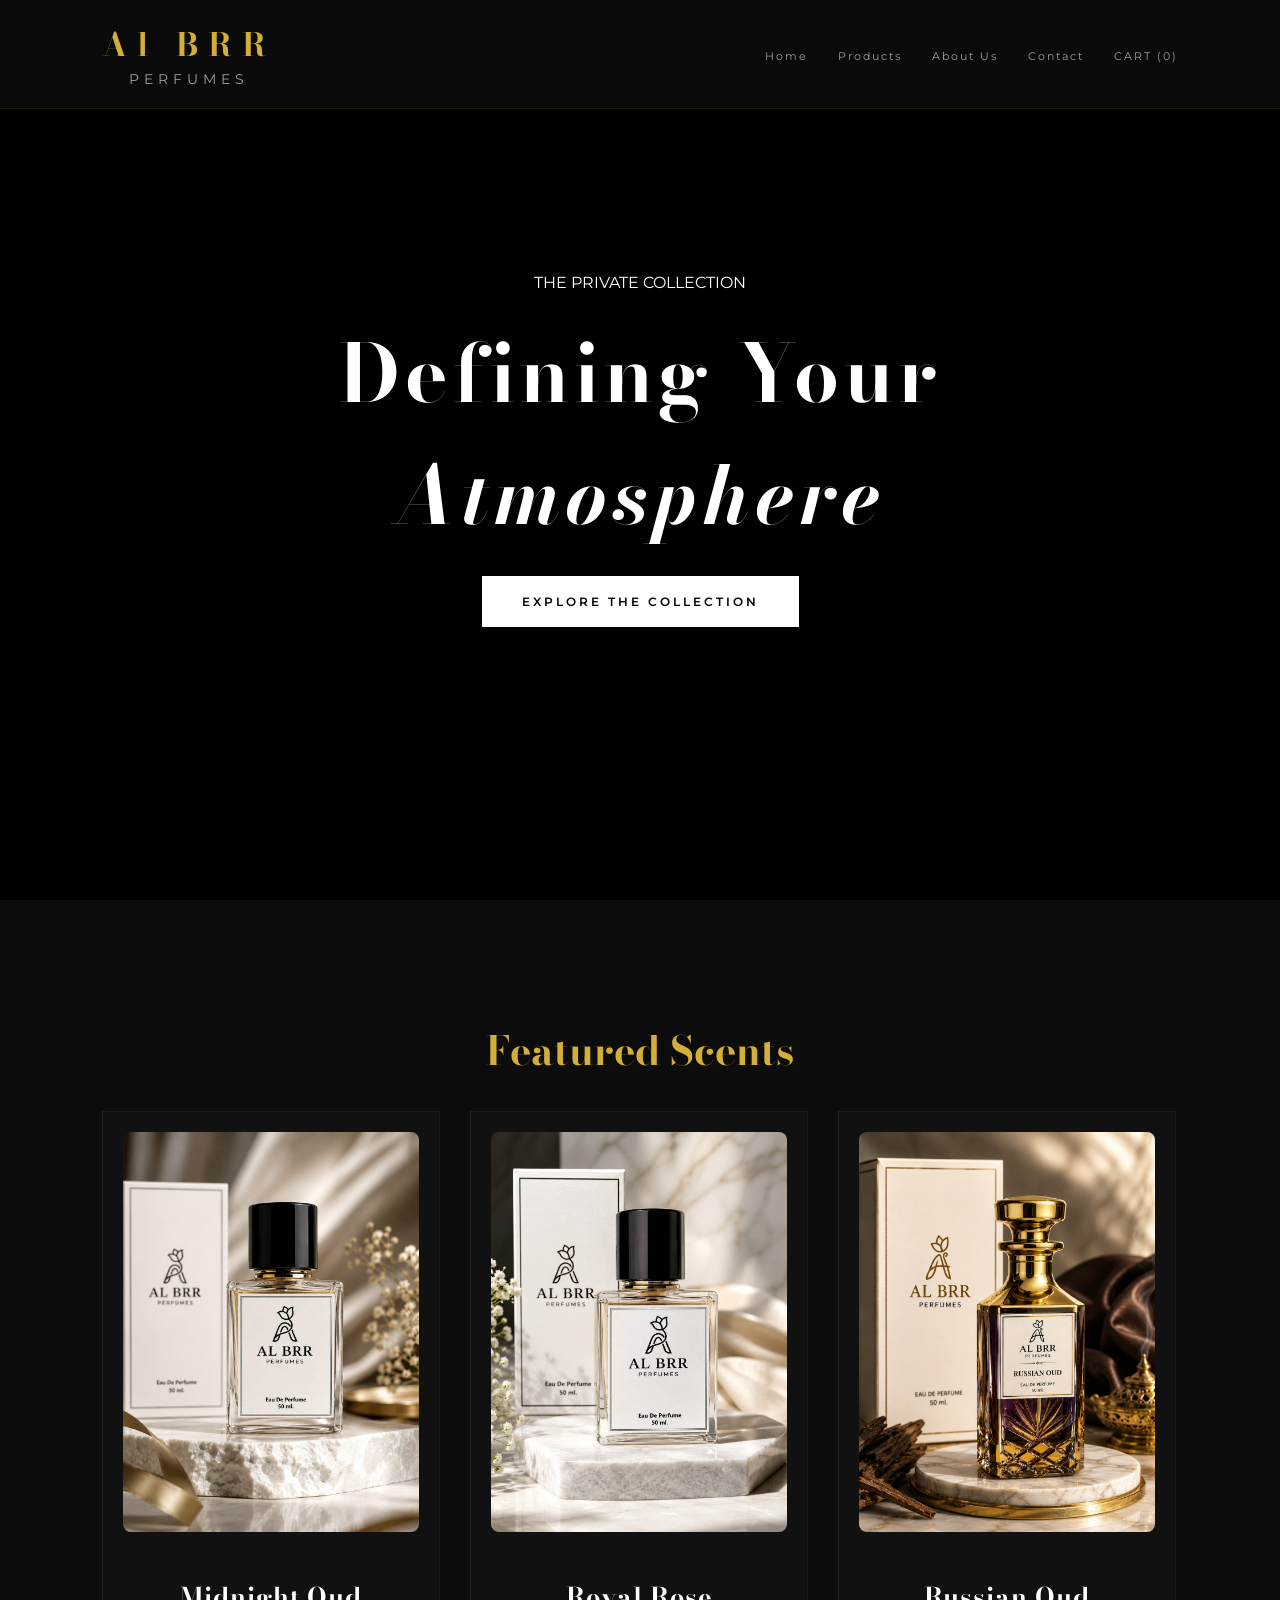
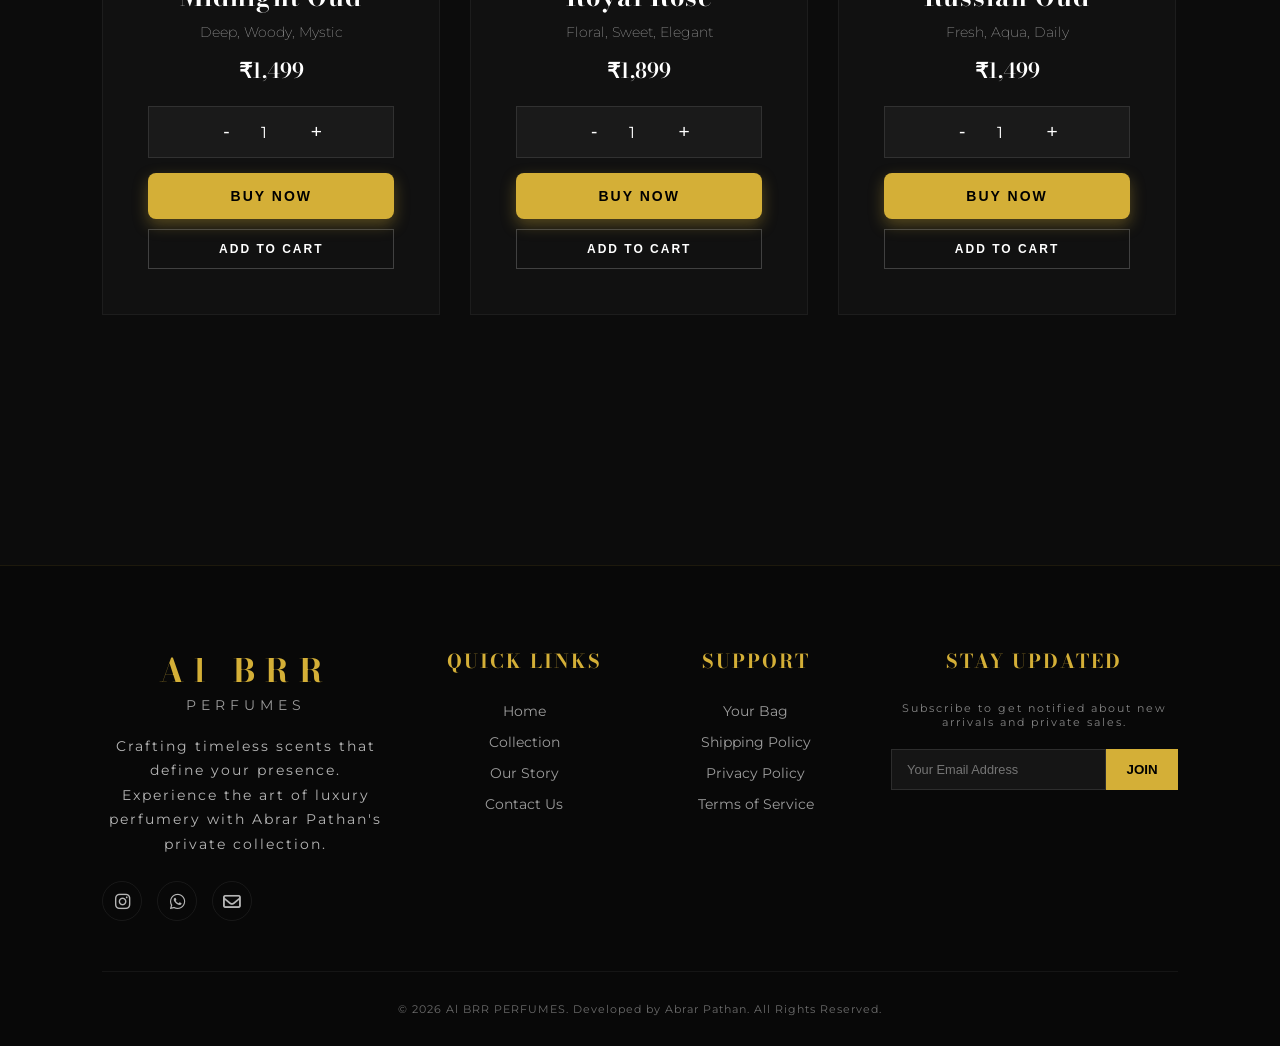
==== index.html @ c3a1367f "Add files via upload" ====
<!DOCTYPE html>
<html lang="en">

<head>
    <meta charset="UTF-8">
    <meta name="viewport" content="width=device-width, initial-scale=1.0">
    <title>Al BRR PERFUMES | Luxury Collection</title>
    <link rel="stylesheet" href="style.css">
    <link rel="stylesheet" href="https://cdnjs.cloudflare.com/ajax/libs/font-awesome/6.0.0/css/all.min.css">
    <link
        href="https://fonts.googleapis.com/css2?family=Bodoni+Moda:ital,wght@0,400;1,400&family=Montserrat:wght@200;400;600&display=swap"
        rel="stylesheet">
</head>

<body class="home-page">

    <nav>

        <div class="menu-toggle" onclick="toggleMenu()">
            ☰
        </div>

        <div class="logo">
            <span class="BRR">Al BRR</span>
            <span class="p-text">PERFUMES</span>
        </div>

        <ul class="nav-links">
            <li><a href="index.html">Home</a></li>
            <li><a href="products.html">Products</a></li>
            <li><a href="about.html">About Us</a></li>
            <li><a href="contact.html">Contact</a></li>
            <li><a href="cart.html" class="cart-link">CART (0)</a></li>
        </ul>

    </nav>

    <header class="hero">
        <div class="hero-overlay"></div>
        <div class="hero-content">
            <p class="sub-heading">THE PRIVATE COLLECTION</p>
            <h1>Defining Your <br><i>Atmosphere</i></h1>
            <div class="action-btn">
                <a href="products.html" class="home-explore-btn">EXPLORE THE COLLECTION</a>
            </div>
        </div>
    </header>

    <section class="product-section" id="featured">
        <h2 class="section-title fade-in">Featured Scents</h2>
        <div class="horizontal-scroll-wrapper">
            <div class="product-grid horizontal-scroll">

                <div class="product-card">
                    <div class="product-img" style="background-image:url(Perfu1.jpeg);"></div>
                    <div class="p-info">
                        <h3>Midnight Oud</h3>
                        <p class="p-desc">Deep, Woody, Mystic</p>
                        <p class="p-price">₹1,499</p>
                        <div class="qty-selector">
                            <button onclick="changeQty(this,-1)">-</button>
                            <input type="number" value="1" min="1" readonly>
                            <button onclick="changeQty(this,1)">+</button>
                        </div>
                        <button class="buy-now-btn" onclick="buyNowWhatsApp('Midnight Oud','1499',this)">BUY
                            NOW</button>
                        <button class="add-to-cart-btn"
                            onclick="addToCartWithQty('Midnight Oud','1499','https://images.unsplash.com/photo-1541643600914-78b084683601?q=80&w=600',this)">ADD
                            TO CART</button>
                    </div>
                </div>

                <div class="product-card">
                    <div class="product-img" style="background-image:url('Perfu2.jpeg');"></div>
                    <div class="p-info">
                        <h3>Royal Rose</h3>
                        <p class="p-desc">Floral, Sweet, Elegant</p>
                        <p class="p-price">₹1,899</p>
                        <div class="qty-selector">
                            <button onclick="changeQty(this,-1)">-</button>
                            <input type="number" value="1" min="1" readonly>
                            <button onclick="changeQty(this,1)">+</button>
                        </div>
                        <button class="buy-now-btn" onclick="buyNowWhatsApp('Royal Rose','1899',this)">BUY NOW</button>
                        <button class="add-to-cart-btn"
                            onclick="addToCartWithQty('Royal Rose','1899','https://images.unsplash.com/photo-1594035910387-fea47794261f?q=80&w=600',this)">ADD
                            TO CART</button>
                    </div>
                </div>

                <div class="product-card">
                    <div class="product-img" style="background-image:url('Perfu3.jpeg');"></div>
                    <div class="p-info">
                        <h3>Russian Oud</h3>
                        <p class="p-desc">Fresh, Aqua, Daily</p>
                        <p class="p-price">₹1,499</p>
                        <div class="qty-selector">
                            <button onclick="changeQty(this,-1)">-</button>
                            <input type="number" value="1" min="1" readonly>
                            <button onclick="changeQty(this,1)">+</button>
                        </div>
                        <button class="buy-now-btn" onclick="buyNowWhatsApp('Oceanic Mist','1499',this)">BUY
                            NOW</button>
                        <button class="add-to-cart-btn"
                            onclick="addToCartWithQty('Oceanic Mist','1499','https://images.unsplash.com/photo-1523293182086-7651a899d37f?q=80&w=600',this)">ADD
                            TO CART</button>
                    </div>
                </div>

                <div class="product-card">
                    <div class="product-img"
                        style="background-image:url('https://images.unsplash.com/photo-1592945403244-b3fbafd7f539?q=80&w=600');">
                    </div>
                    <div class="p-info">
                        <h3>Golden Amber</h3>
                        <p class="p-desc">Warm, Spicy, Sensual</p>
                        <p class="p-price">₹2,199</p>
                        <div class="qty-selector">
                            <button onclick="changeQty(this,-1)">-</button>
                            <input type="number" value="1" min="1" readonly>
                            <button onclick="changeQty(this,1)">+</button>
                        </div>
                        <button class="buy-now-btn" onclick="buyNowWhatsApp('Golden Amber','2199',this)">BUY
                            NOW</button>
                        <button class="add-to-cart-btn"
                            onclick="addToCartWithQty('Golden Amber','2199','https://images.unsplash.com/photo-1592945403244-b3fbafd7f539?q=80&w=600',this)">ADD
                            TO CART</button>
                    </div>
                </div>

                <div class="product-card">
                    <div class="product-img"
                        style="background-image:url('https://images.unsplash.com/photo-1615634262417-0a6a8c7a5f1a?q=80&w=600');">
                    </div>
                    <div class="p-info">
                        <h3>Velvet Musk</h3>
                        <p class="p-desc">Soft, Musky, Smooth</p>
                        <p class="p-price">₹1,999</p>
                        <div class="qty-selector">
                            <button onclick="changeQty(this,-1)">-</button>
                            <input type="number" value="1" min="1" readonly>
                            <button onclick="changeQty(this,1)">+</button>
                        </div>
                        <button class="buy-now-btn" onclick="buyNowWhatsApp('Velvet Musk','1999',this)">BUY NOW</button>
                        <button class="add-to-cart-btn"
                            onclick="addToCartWithQty('Velvet Musk','1999','https://images.unsplash.com/photo-1615634262417-0a6a8c7a5f1a?q=80&w=600',this)">ADD
                            TO CART</button>
                    </div>
                </div>

                <div class="product-card">
                    <div class="product-img"
                        style="background-image:url('https://images.unsplash.com/photo-1595425970377-c9703cf48b6d?q=80&w=600');">
                    </div>
                    <div class="p-info">
                        <h3>Silver Rain</h3>
                        <p class="p-desc">Fresh, Cool</p>
                        <p class="p-price">₹1,599</p>
                        <div class="qty-selector">
                            <button onclick="changeQty(this,-1)">-</button>
                            <input type="number" value="1" min="1" readonly>
                            <button onclick="changeQty(this,1)">+</button>
                        </div>
                        <button class="buy-now-btn" onclick="buyNowWhatsApp('Silver Rain','1599',this)">BUY NOW</button>
                        <button class="add-to-cart-btn"
                            onclick="addToCartWithQty('Silver Rain','1599','https://images.unsplash.com/photo-1595425970377-c9703cf48b6d?q=80&w=600',this)">ADD
                            TO CART</button>
                    </div>
                </div>

                <div class="product-card">
                    <div class="product-img"
                        style="background-image:url('https://images.unsplash.com/photo-1600180758890-6b94519a8ba8?q=80&w=600');">
                    </div>
                    <div class="p-info">
                        <h3>Dark Vanilla</h3>
                        <p class="p-desc">Sweet, Warm</p>
                        <p class="p-price">₹2,099</p>
                        <div class="qty-selector">
                            <button onclick="changeQty(this,-1)">-</button>
                            <input type="number" value="1" min="1" readonly>
                            <button onclick="changeQty(this,1)">+</button>
                        </div>
                        <button class="buy-now-btn" onclick="buyNowWhatsApp('Dark Vanilla','2099',this)">BUY
                            NOW</button>
                        <button class="add-to-cart-btn"
                            onclick="addToCartWithQty('Dark Vanilla','2099','https://images.unsplash.com/photo-1600180758890-6b94519a8ba8?q=80&w=600',this)">ADD
                            TO CART</button>
                    </div>
                </div>

                <div class="product-card">
                    <div class="product-img"
                        style="background-image:url('https://images.unsplash.com/photo-1611080626919-7cf5a9f1f7c2?q=80&w=600');">
                    </div>
                    <div class="p-info">
                        <h3>Crystal Bloom</h3>
                        <p class="p-desc">Floral</p>
                        <p class="p-price">₹1,799</p>
                        <div class="qty-selector">
                            <button onclick="changeQty(this,-1)">-</button>
                            <input type="number" value="1" min="1" readonly>
                            <button onclick="changeQty(this,1)">+</button>
                        </div>
                        <button class="buy-now-btn" onclick="buyNowWhatsApp('Crystal Bloom','1799',this)">BUY
                            NOW</button>
                        <button class="add-to-cart-btn"
                            onclick="addToCartWithQty('Crystal Bloom','1799','https://images.unsplash.com/photo-1611080626919-7cf5a9f1f7c2?q=80&w=600',this)">ADD
                            TO CART</button>
                    </div>
                </div>

                <div class="product-card">
                    <div class="product-img"
                        style="background-image:url('https://images.unsplash.com/photo-1608571423539-e951a5b2d5fd?q=80&w=600');">
                    </div>
                    <div class="p-info">
                        <h3>Luxury Noir</h3>
                        <p class="p-desc">Bold</p>
                        <p class="p-price">₹2,699</p>
                        <div class="qty-selector">
                            <button onclick="changeQty(this,-1)">-</button>
                            <input type="number" value="1" min="1" readonly>
                            <button onclick="changeQty(this,1)">+</button>
                        </div>
                        <button class="buy-now-btn" onclick="buyNowWhatsApp('Luxury Noir','2699',this)">BUY NOW</button>
                        <button class="add-to-cart-btn"
                            onclick="addToCartWithQty('Luxury Noir','2699','https://images.unsplash.com/photo-1608571423539-e951a5b2d5fd?q=80&w=600',this)">ADD
                            TO CART</button>
                    </div>
                </div>

            </div>
        </div>
    </section>

    <footer class="main-footer">
        <div class="footer-container">
            <div class="footer-col">
                <div class="footer-logo">
                    <span class="BRR">Al BRR</span>
                    <span class="p-text">PERFUMES</span>
                </div>
                <p class="footer-about">Crafting timeless scents that define your presence. Experience the art of luxury
                    perfumery with Abrar Pathan's private collection.</p>
                <div class="footer-socials">
                    <a href="https://www.instagram.com/albrrperfumerie?igsh=eXVzOGh2ZGd5ZmFk/" target="_blank"><i
                            class="fab fa-instagram"></i></a>
                    <a href="https://wa.me/919146516144" target="_blank"><i class="fab fa-whatsapp"></i></a>
                    <a href="mailto:Abrarpathan2009@gmail.com"><i class="far fa-envelope"></i></a>
                </div>
            </div>

            <div class="footer-col">
                <h3>Quick Links</h3>
                <ul>
                    <li><a href="index.html">Home</a></li>
                    <li><a href="products.html">Collection</a></li>
                    <li><a href="about.html">Our Story</a></li>
                    <li><a href="contact.html">Contact Us</a></li>
                </ul>
            </div>

            <div class="footer-col">
                <h3>Support</h3>
                <ul>
                    <li><a href="cart.html">Your Bag</a></li>
                    <li><a href="#">Shipping Policy</a></li>
                    <li><a href="#">Privacy Policy</a></li>
                    <li><a href="#">Terms of Service</a></li>
                </ul>
            </div>

            <div class="footer-col">
                <h3>Stay Updated</h3>
                <p>Subscribe to get notified about new arrivals and private sales.</p>
                <form class="footer-subscribe">
                    <input type="email" placeholder="Your Email Address" required>
                    <button type="submit">JOIN</button>
                </form>
            </div>
        </div>
        <div class="footer-bottom">
            <p>&copy; 2026 Al BRR PERFUMES. Developed by Abrar Pathan. All Rights Reserved.</p>
        </div>
    </footer>

    <a href="cart.html" class="mobile-cart-btn">
        🛒 View Cart
    </a>

    <script src="script.js"></script>
</body>

</html>
---- style.css ----
/* =========================================
   1. GLOBAL SETTINGS & RESET
   ========================================= */
* {
    margin: 0;
    padding: 0;
    box-sizing: border-box;
}

body {
    background-color: #0c0c0c;
    color: #ffffff;
    font-family: 'Montserrat', sans-serif;
    overflow-x: hidden;
    -webkit-font-smoothing: antialiased;
}

/* =========================================
   2. NAVIGATION (fixed Glassmorphism)
   ========================================= */
nav,
.inner-nav {
    padding: 20px 8%;
    display: flex;
    justify-content: space-between;
    align-items: center;
    position: fixed;
    width: 100%;
    z-index: 1000;
    background: rgba(12, 12, 12, 0.9);
    backdrop-filter: blur(10px);
    border-bottom: 1px solid rgba(212, 175, 55, 0.1);
}

.logo {
    text-align: center;
}

.BRR {
    font-family: 'Bodoni Moda', serif;
    font-size: 2rem;
    letter-spacing: 10px;
    color: #d4af37;
    display: block;
    font-weight: 700;
}

.p-text {
    font-size: 0.9rem;
    letter-spacing: 5px;
    opacity: 0.6;
    color: #fff;
}

.nav-links {
    list-style: none;
    display: flex;
    gap: 30px;
}

.nav-links a {
    text-decoration: none;
    color: #fff;
    font-size: 0.7rem;
    letter-spacing: 2px;
    opacity: 0.6;
    transition: 0.3s;
}

.nav-links a.active,
.nav-links a:hover {
    opacity: 1;
    color: #d4af37;
}

/* =========================================
   3. HERO SECTION (Home Page)
   ========================================= */
.hero {
    height: 100vh;
    display: flex;
    align-items: center;
    justify-content: center;
    position: relative;
    background: #000;
}

.hero-overlay {
    position: absolute;
    top: 0;
    left: 0;
    width: 100%;
    height: 100%;
    background: linear-gradient(rgba(0, 0, 0, 0.5), rgba(0, 0, 0, 0.8)),
        url('https://images.unsplash.com/photo-1592945403244-b3fbafd7f539?q=80&w=2000');
    background-size: cover;
    background-position: center;
    z-index: 1;
}

.hero-content {
    position: relative;
    z-index: 2;
    text-align: center;
}

.hero h1 {
    font-family: 'Bodoni Moda', serif;
    font-size: clamp(2.5rem, 8vw, 5rem);
    margin: 20px 0;
    letter-spacing: 5px;
}

.home-explore-btn {
    text-decoration: none;
    background: #fff;
    color: #000;
    padding: 18px 40px;
    font-size: 0.75rem;
    font-weight: 600;
    letter-spacing: 3px;
    display: inline-block;
    transition: 0.4s;
}

.home-explore-btn:hover {
    background: #d4af37;
    color: #fff;
}

/* =========================================
   4. PRODUCT GRID & QUANTITY SELECTOR
   ========================================= */
.product-section,
.all-products {
    padding: 120px 8% 80px;
}

.section-title,
.page-header h1 {
    text-align: center;
    font-family: 'Bodoni Moda', serif;
    font-size: 3rem;
    color: #d4af37;
    margin-bottom: 50px;
}

.product-grid {
    display: grid;
    grid-template-columns: repeat(auto-fit, minmax(280px, 1fr));
    gap: 40px;
}

.product-card {
    background: #111;
    padding: 20px;
    border: 1px solid rgba(255, 255, 255, 0.05);
    transition: 0.4s;
}

.product-card:hover {
    border-color: #d4af37;
    transform: translateY(-5px);
}

.product-img {
    height: 350px;
    background-size: cover;
    background-position: center;
    margin-bottom: 20px;
}

.p-info h3 {
    font-family: 'Bodoni Moda', serif;
    margin-bottom: 10px;
    font-size: 1.4rem;
}

.p-desc {
    font-size: 0.8rem;
    opacity: 0.5;
    margin-bottom: 15px;
}

.p-price {
    color: #d4af37;
    font-weight: 600;
    font-size: 1.2rem;
    margin-bottom: 20px;
}

/* Qty Buttons Styling */
.qty-selector {
    display: flex;
    align-items: center;
    justify-content: space-between;
    background: #1a1a1a;
    border: 1px solid rgba(212, 175, 55, 0.3);
    margin-bottom: 15px;
    padding: 5px;
}

.qty-selector button {
    background: none;
    border: none;
    color: #d4af37;
    width: 40px;
    height: 35px;
    cursor: pointer;
    font-size: 1.2rem;
}

.qty-selector input {
    width: 50px;
    text-align: center;
    background: none;
    border: none;
    color: #fff;
    font-family: inherit;
    font-size: 1rem;
}

.add-to-cart-btn {
    width: 100%;
    padding: 15px;
    background: transparent;
    color: #fff;
    border: 1px solid #d4af37;
    cursor: pointer;
    letter-spacing: 2px;
    font-weight: 600;
    transition: 0.3s;
}

.add-to-cart-btn:hover {
    background: #d4af37;
    color: #000;
}

/* =========================================
   5. ABOUT PAGE (Our Story)
   ========================================= */
.about-hero {
    height: 60vh;
    background: linear-gradient(rgba(0, 0, 0, 0.7), rgba(0, 0, 0, 0.7)),
        url('https://images.pexels.com/photos/1961795/pexels-photo-1961795.jpeg?auto=compress&cs=tinysrgb&w=1200');
    background-size: cover;
    background-position: center;
    display: flex;
    align-items: center;
    justify-content: center;
    text-align: center;
}

.story-section {
    padding: 100px 8%;
}

.story-container {
    display: flex;
    align-items: center;
    gap: 60px;
    max-width: 1200px;
    margin: 0 auto;
}

.story-text {
    flex: 1;
}

.story-text h2 {
    font-family: 'Bodoni Moda', serif;
    font-size: 2.5rem;
    margin-bottom: 20px;
    color: #d4af37;
}

.story-text p {
    line-height: 1.8;
    opacity: 0.8;
    margin-bottom: 20px;
}

.story-image {
    flex: 1;
}

.story-image img {
    width: 100%;
    height: 500px;
    object-fit: cover;
    border: 1px solid #d4af37;
}

.values-grid {
    display: grid;
    grid-template-columns: repeat(3, 1fr);
    padding: 60px 8%;
    text-align: center;
    background: #080808;
}

/* =========================================
   6. CONTACT PAGE (Social Cards)
   ========================================= */
.social-grid {
    display: grid;
    grid-template-columns: repeat(auto-fit, minmax(250px, 1fr));
    gap: 30px;
    padding: 50px 8%;
}

.social-card {
    background: #111;
    padding: 40px;
    text-align: center;
    text-decoration: none;
    color: #fff;
    border: 1px solid rgba(255, 255, 255, 0.05);
    transition: 0.3s;
}

.social-card:hover {
    border-color: #d4af37;
    transform: translateY(-5px);
}

.icon-box {
    font-size: 2.5rem;
    color: #d4af37;
    margin-bottom: 20px;
}

.action-text {
    display: block;
    margin-top: 20px;
    font-size: 0.7rem;
    letter-spacing: 3px;
    color: #d4af37;
}

.contact-details {
    display: flex;
    justify-content: space-around;
    padding: 80px 8%;
    background: #080808;
    text-align: center;
}

/* =========================================
   7. CART PAGE (Shopping Bag)
   ========================================= */
.cart-container {
    display: grid;
    grid-template-columns: 2fr 1fr;
    gap: 50px;
    padding: 150px 8% 100px;
}

.cart-item {
    display: flex;
    align-items: center;
    gap: 20px;
    background: #111;
    padding: 20px;
    margin-bottom: 20px;
}

.cart-item img {
    width: 100px;
    height: 120px;
    object-fit: cover;
}

.cart-summary {
    background: #111;
    padding: 30px;
    height: fit-content;
    border: 1px solid rgba(212, 175, 55, 0.2);
}

.summary-line {
    display: flex;
    justify-content: space-between;
    margin-bottom: 15px;
    font-size: 0.9rem;
}

.checkout-btn {
    display: block;
    width: 100%;
    background: #d4af37;
    color: #000;
    text-align: center;
    padding: 20px;
    text-decoration: none;
    font-weight: 700;
    letter-spacing: 2px;
    margin-top: 30px;
}

/* =========================================
   8. FOOTER & UTILS (FIXED FOR HOME)
   ========================================= */
footer,
.footer {
    padding: 80px 0;
    text-align: center;
    background: #000;
    border-top: 1px solid rgba(255, 255, 255, 0.05);
    width: 100%;
    clear: both;
}

footer p,
.footer p {
    font-size: 0.7rem;
    letter-spacing: 2px;
    opacity: 0.5;
}

.fade-in {
    animation: fadeIn 1s ease-in forwards;
}

@keyframes fadeIn {
    from {
        opacity: 0;
        transform: translateY(20px);
    }

    to {
        opacity: 1;
        transform: translateY(0);
    }
}

/* Style for X Button in Cart */
.remove-x-btn {
    background: none;
    border: none;
    color: rgba(255, 255, 255, 0.4);
    font-size: 1.8rem;
    cursor: pointer;
    transition: 0.3s;
}

.remove-x-btn:hover {
    color: #ff4444;
    transform: scale(1.2);
}

/* Horizontal Scroll Fixes */
.horizontal-scroll-wrapper {
    position: relative;
    width: 100%;
    padding: 20px 0;
}

.product-grid.horizontal-scroll {
    display: flex;
    overflow-x: auto;
    scroll-snap-type: x mandatory;
    gap: 30px;
    padding-bottom: 50px;
    scrollbar-width: none;
}

.product-grid.horizontal-scroll::-webkit-scrollbar {
    display: none;
}

.product-grid.horizontal-scroll .product-card {
    min-width: 320px;
    flex: 0 0 auto;
    scroll-snap-align: center;
}

.view-all-card {
    display: flex;
    align-items: center;
    justify-content: center;
    background: rgba(212, 175, 55, 0.05) !important;
    border: 1px dashed #d4af37 !important;
    min-height: 500px;
}

.view-all-link {
    text-decoration: none;
    color: #d4af37;
}

/* Responsive */
@media (max-width: 900px) {

    .story-container,
    .cart-container {
        grid-template-columns: 1fr;
    }

    .nav-links {
        display: none;
    }

    .values-grid {
        grid-template-columns: 1fr;
        gap: 30px;
    }
}

/* Payment Specific Styling */
.payment-box .checkout-btn:hover {
    transform: scale(1.02);
    background: #7b39cc !important;
}

/* Rest of your existing CSS stays exactly the same... */

.buy-now-btn {

    width: 100%;
    padding: 14px;
    margin-bottom: 10px;

    background: linear-gradient(135deg, #d4af37, #f5e6a8);
    color: #000;

    border: none;
    border-radius: 8px;

    font-weight: 600;
    letter-spacing: 2px;
    font-size: 14px;

    cursor: pointer;
    transition: 0.3s;

    box-shadow: 0 6px 15px rgba(212, 175, 55, 0.35);

}

.product-img {
    width: 100%;
    height: 250px;
    background-size: cover;
    background-position: center;
    border-radius: 8px;
}

/* hover effect */

.buy-now-btn:hover {

    transform: translateY(-3px);
    box-shadow: 0 10px 25px rgba(212, 175, 55, 0.6);
    background: linear-gradient(135deg, #f5e6a8, #d4af37);

}

/* click effect */

.buy-now-btn:active {

    transform: scale(0.97);

}

/* =========================================
   PREMIUM FOOTER STYLING
   ========================================= */
.main-footer {
    background: #080808;
    padding: 80px 8% 30px;
    border-top: 1px solid rgba(212, 175, 55, 0.1);
    color: #fff;
    margin-top: 100px;
    /* Space from content */
}

.footer-container {
    display: grid;
    grid-template-columns: 1.5fr 1fr 1fr 1.5fr;
    gap: 40px;
    margin-bottom: 50px;
}

.footer-col h3 {
    font-family: 'Bodoni Moda', serif;
    color: #d4af37;
    font-size: 1.2rem;
    margin-bottom: 25px;
    letter-spacing: 2px;
    text-transform: uppercase;
}

.footer-about {
    font-size: 0.85rem;
    line-height: 1.8;
    opacity: 0.7;
    margin-top: 20px;
    max-width: 300px;
}

.footer-col ul {
    list-style: none;
}

.footer-col ul li {
    margin-bottom: 12px;
}

.footer-col ul li a {
    text-decoration: none;
    color: #fff;
    font-size: 0.85rem;
    opacity: 0.6;
    transition: 0.3s ease;
}

.footer-col ul li a:hover {
    opacity: 1;
    color: #d4af37;
    padding-left: 5px;
}

/* Social Icons */
.footer-socials {
    margin-top: 25px;
    display: flex;
    gap: 15px;
}

/* Footer Social Icons - Perfect Circle Alignment */
.footer-socials a {
    color: #fff;
    font-size: 1.1rem;
    opacity: 0.7;
    transition: 0.3s;
    width: 40px;
    height: 40px;
    border: 1px solid rgba(255, 255, 255, 0.1);

    /* Yeh lines icons ko perfect center mein layengi */
    display: flex !important;
    align-items: center !important;
    justify-content: center !important;

    border-radius: 50%;
    text-decoration: none !important;
    /* Underline hatane ke liye */
}

/* Hover effect */
.footer-socials a:hover {
    opacity: 1;
    border-color: #d4af37;
    color: #d4af37;
    transform: translateY(-3px);
    text-decoration: none !important;
}

/* Footer links se bhi underline hatane ke liye */
.footer-col ul li a {
    text-decoration: none !important;
}

.footer-socials a:hover {
    opacity: 1;
    border-color: #d4af37;
    color: #d4af37;
    transform: translateY(-3px);
}

/* Subscription Form */
.footer-subscribe {
    display: flex;
    margin-top: 20px;
}

.footer-subscribe input {
    background: rgba(255, 255, 255, 0.05);
    border: 1px solid rgba(255, 255, 255, 0.1);
    padding: 12px 15px;
    color: #fff;
    width: 100%;
    outline: none;
    font-size: 0.8rem;
}

.footer-subscribe button {
    background: #d4af37;
    border: none;
    padding: 0 20px;
    color: #000;
    font-weight: 600;
    cursor: pointer;
    transition: 0.3s;
}

.footer-subscribe button:hover {
    background: #f5e6a8;
}

/* Bottom Copyright */
.footer-bottom {
    text-align: center;
    padding-top: 30px;
    border-top: 1px solid rgba(255, 255, 255, 0.05);
}

.footer-bottom p {
    font-size: 0.7rem;
    letter-spacing: 1px;
    opacity: 0.4;
}

/* Responsive Footer */
@media (max-width: 900px) {
    .footer-container {
        grid-template-columns: 1fr 1fr;
    }
}

@media (max-width: 600px) {
    .footer-container {
        grid-template-columns: 1fr;
        text-align: center;
    }

    .footer-about {
        margin: 20px auto;
    }

    .footer-socials {
        justify-content: center;
    }

    .footer-subscribe {
        flex-direction: column;
        gap: 10px;
    }
}

/* Footer icons aur links se underline hatane ke liye */
.footer-socials a,
.footer-col ul li a {
    text-decoration: none !important;
    /* Yeh underline ko remove kar dega */
    display: inline-block;
    /* Behtar alignment ke liye */
}

/* Agar hover karne par bhi underline aa rahi ho, toh ise bhi add karein */
.footer-socials a:hover,
.footer-col ul li a:hover {
    text-decoration: none !important;
}

/* Premium Contact Details Styling */
.contact-details {
    display: flex;
    justify-content: center;
    gap: 30px;
    padding: 60px 8%;
    flex-wrap: wrap;
    background: #0c0c0c;
}

.detail-box-premium {
    flex: 1;
    min-width: 320px;
    background: linear-gradient(145deg, #161616, #0c0c0c);
    border: 1px solid rgba(212, 175, 55, 0.15);
    padding: 40px;
    display: flex;
    align-items: flex-start;
    gap: 20px;
    transition: 0.4s ease;
    position: relative;
}

.detail-box-premium:hover {
    border-color: #d4af37;
    transform: translateY(-5px);
    box-shadow: 0 10px 30px rgba(0, 0, 0, 0.5);
}

.detail-icon {
    font-size: 1.5rem;
    color: #d4af37;
    background: rgba(212, 175, 55, 0.1);
    width: 50px;
    height: 50px;
    display: flex;
    align-items: center;
    justify-content: center;
    border-radius: 50%;
    flex-shrink: 0;
}

.detail-text h4 {
    font-family: 'Montserrat', sans-serif;
    letter-spacing: 3px;
    font-size: 0.75rem;
    color: #d4af37;
    margin-bottom: 20px;
    text-transform: uppercase;
}

.hours-row {
    display: flex;
    justify-content: space-between;
    align-items: center;
    width: 100%;
    margin-bottom: 12px;
    font-size: 0.9rem;
    color: #fff;
}

.gold-sep {
    flex-grow: 1;
    height: 1px;
    background: rgba(212, 175, 55, 0.2);
    margin: 0 15px;
}

.address-line {
    font-family: 'Bodoni Moda';
    font-size: 1.4rem;
    margin-bottom: 8px;
    color: #fff;
    font-style: italic;
}

.address-sub {
    font-size: 0.9rem;
    opacity: 0.6;
    line-height: 1.6;
    margin: 0;
}

/* Form & FAQ Styling */
.contact-form-section {
    padding: 60px 8%;
    background: #111;
}

.form-container {
    max-width: 800px;
    margin: 0 auto;
}

#contact-form {
    display: flex;
    flex-direction: column;
    gap: 20px;
    margin-top: 30px;
}

.input-group {
    display: grid;
    grid-template-columns: 1fr 1fr;
    gap: 20px;
}

#contact-form input,
#contact-form textarea {
    background: rgba(255, 255, 255, 0.05);
    border: 1px solid rgba(212, 175, 55, 0.2);
    padding: 15px;
    color: #fff;
    font-family: inherit;
    outline: none;
    width: 100%;
}

#contact-form input:focus,
#contact-form textarea:focus {
    border-color: #d4af37;
}

.faq-section {
    padding: 80px 8%;
}

.faq-grid {
    display: grid;
    grid-template-columns: repeat(auto-fit, minmax(250px, 1fr));
    gap: 40px;
    margin-top: 40px;
}

.faq-item h4 {
    color: #d4af37;
    margin-bottom: 10px;
    font-family: 'Bodoni Moda';
    font-size: 1.2rem;
}

.faq-item p {
    font-size: 0.9rem;
    opacity: 0.7;
    line-height: 1.6;
}

@media (max-width: 768px) {
    .input-group {
        grid-template-columns: 1fr;
    }

    .detail-box-premium {
        padding: 30px;
    }
}

/* New Sections Styling */
.process-section {
    padding: 80px 8%;
    background: #0c0c0c;
    text-align: center;
}

.process-grid {
    display: grid;
    grid-template-columns: repeat(auto-fit, minmax(250px, 1fr));
    gap: 40px;
    margin-top: 50px;
}

.process-item {
    padding: 30px;
    border: 1px solid rgba(212, 175, 55, 0.1);
    transition: 0.4s;
}

.process-item:hover {
    border-color: #d4af37;
    background: rgba(212, 175, 55, 0.02);
}

.process-item i {
    font-size: 2rem;
    color: #d4af37;
    margin-bottom: 20px;
}

.process-item h3 {
    font-family: 'Bodoni Moda';
    margin-bottom: 15px;
    letter-spacing: 2px;
}

.process-item p {
    font-size: 0.9rem;
    opacity: 0.7;
    line-height: 1.6;
}

.testimonials {
    padding: 80px 8%;
    background: #111;
    text-align: center;
}

.testimonial-card {
    max-width: 700px;
    margin: 40px auto;
    font-style: italic;
}

.testimonial-card p {
    font-size: 1.2rem;
    line-height: 1.8;
    color: #eee;
}

.testimonial-card span {
    display: block;
    margin-top: 20px;
    color: #d4af37;
    letter-spacing: 3px;
    font-weight: 600;
    font-size: 0.8rem;
}

.section-title {
    font-family: 'Bodoni Moda';
    font-size: 2.5rem;
    margin-bottom: 10px;
}

.section-subtitle {
    color: #d4af37;
    letter-spacing: 5px;
    font-size: 0.8rem;
    margin-bottom: 40px;
    display: block;
}

/* New Premium Sections Styling */
.process-section {
    padding: 80px 8%;
    background: #0c0c0c;
    text-align: center;
}

.process-grid {
    display: grid;
    grid-template-columns: repeat(auto-fit, minmax(250px, 1fr));
    gap: 40px;
    margin-top: 50px;
}

.process-item {
    padding: 30px;
    border: 1px solid rgba(212, 175, 55, 0.1);
    transition: 0.4s;
    background: rgba(255, 255, 255, 0.02);
}

.process-item:hover {
    border-color: #d4af37;
    background: rgba(212, 175, 55, 0.05);
    transform: translateY(-5px);
}

.process-item i {
    font-size: 2rem;
    color: #d4af37;
    margin-bottom: 20px;
}

.process-item h3 {
    font-family: 'Bodoni Moda';
    margin-bottom: 15px;
    letter-spacing: 2px;
}

.process-item p {
    font-size: 0.9rem;
    opacity: 0.7;
    line-height: 1.6;
}

/* Updated Values Section */
.values-section-premium {
    padding: 80px 8%;
    background: #111;
    text-align: center;
}

.values-grid-new {
    display: grid;
    grid-template-columns: repeat(auto-fit, minmax(280px, 1fr));
    gap: 30px;
    margin-top: 40px;
}

.value-card {
    padding: 40px;
    border: 1px solid rgba(212, 175, 55, 0.1);
    position: relative;
    transition: 0.3s;
}

.value-card i {
    color: #d4af37;
    font-size: 2.5rem;
    margin-bottom: 20px;
    display: block;
}

.value-card h3 {
    letter-spacing: 3px;
    font-size: 1rem;
    margin-bottom: 15px;
    text-transform: uppercase;
}

.value-card p {
    font-size: 0.85rem;
    opacity: 0.6;
    line-height: 1.5;
}

.value-card:hover {
    border-color: #d4af37;
    box-shadow: 0 10px 30px rgba(0, 0, 0, 0.3);
}

/* Fragrance Pyramid Section */
.pyramid-section {
    padding: 80px 8%;
    background: #0c0c0c;
    display: flex;
    align-items: center;
    gap: 50px;
    flex-wrap: wrap;
}

.pyramid-content {
    flex: 1;
    min-width: 300px;
}

.pyramid-visual {
    flex: 1;
    min-width: 300px;
    display: flex;
    flex-direction: column;
    gap: 10px;
}

.pyramid-tier {
    background: rgba(212, 175, 55, 0.05);
    border: 1px solid rgba(212, 175, 55, 0.2);
    padding: 25px;
    text-align: center;
    transition: 0.3s;
}

.pyramid-tier:hover {
    background: rgba(212, 175, 55, 0.1);
    border-color: #d4af37;
}

.pyramid-tier h4 {
    color: #d4af37;
    letter-spacing: 3px;
    margin-bottom: 5px;
    font-size: 0.9rem;
}

.pyramid-tier p {
    font-size: 0.8rem;
    opacity: 0.7;
}

.testimonials {
    padding: 80px 8%;
    background: #111;
    text-align: center;
}

.testimonial-card {
    max-width: 700px;
    margin: 40px auto;
    font-style: italic;
}

.testimonial-card p {
    font-size: 1.2rem;
    line-height: 1.8;
    color: #eee;
}

.testimonial-card span {
    display: block;
    margin-top: 20px;
    color: #d4af37;
    letter-spacing: 3px;
    font-weight: 600;
    font-size: 0.8rem;
}

.section-title {
    font-family: 'Bodoni Moda';
    font-size: 2.5rem;
    margin-bottom: 10px;
}

.section-subtitle {
    color: #d4af37;
    letter-spacing: 5px;
    font-size: 0.8rem;
    margin-bottom: 10px;
    display: block;
    text-transform: uppercase;
}

@media (max-width: 768px) {
    .pyramid-section {
        text-align: center;
    }
}

/* --- Layout & Search --- */
.product-page-body {
    background: #0c0c0c;
    color: #fff;
}

.search-container {
    max-width: 600px;
    margin: 40px auto;
    padding: 0 20px;
}

.search-box {
    width: 100%;
    background: rgba(255, 255, 255, 0.03);
    border: 1px solid rgba(212, 175, 55, 0.2);
    padding: 15px 25px;
    border-radius: 4px;
    color: #fff;
    font-family: 'Montserrat';
    outline: none;
    transition: 0.3s;
}

.search-box:focus {
    border-color: #d4af37;
    background: rgba(212, 175, 55, 0.05);
}

/* --- Filter Navigation --- */
.filter-nav {
    display: flex;
    justify-content: center;
    gap: 20px;
    margin-bottom: 50px;
    flex-wrap: wrap;
}

.filter-btn {
    background: transparent;
    border: 1px solid rgba(212, 175, 55, 0.3);
    color: #fff;
    padding: 8px 20px;
    font-size: 0.7rem;
    letter-spacing: 2px;
    text-transform: uppercase;
    cursor: pointer;
    transition: 0.3s;
}

.filter-btn.active,
.filter-btn:hover {
    background: #d4af37;
    color: #000;
    border-color: #d4af37;
}

/* --- Fixed Product Grid & Cards --- */
.all-products {
    padding: 0 8% 80px;
}

.product-grid {
    display: grid;
    /* Yahan cards ki width fix kar di hai taaki stretch na ho */
    grid-template-columns: repeat(auto-fill, minmax(300px, 1fr));
    gap: 30px;
    max-width: 1300px;
    margin: 0 auto;
}

.product-card {
    background: #111;
    border: 1px solid rgba(255, 255, 255, 0.05);
    transition: 0.4s ease;
    overflow: hidden;
}

.product-card:hover {
    transform: translateY(-10px);
    border-color: rgba(212, 175, 55, 0.4);
}

.product-img {
    width: 100%;
    height: 400px;
    /* Perfect height for perfume bottles */
    background-size: cover;
    background-position: center;
    transition: 0.5s;
}

.product-card:hover .product-img {
    transform: scale(1.05);
}

.p-info {
    padding: 25px;
    text-align: center;
}

.notes-preview {
    font-size: 0.65rem;
    color: #d4af37;
    letter-spacing: 2px;
    margin-bottom: 10px;
    display: block;
    text-transform: uppercase;
}

.product-card h3 {
    font-family: 'Bodoni Moda', serif;
    font-size: 1.6rem;
    margin-bottom: 8px;
    letter-spacing: 1px;
}

.p-desc {
    font-size: 0.85rem;
    opacity: 0.6;
    margin-bottom: 15px;
    font-weight: 200;
}

.p-price {
    font-size: 1.3rem;
    color: #fff;
    margin-bottom: 20px;
    font-family: 'Bodoni Moda';
}

/* --- Buttons & Selector --- */
.qty-selector {
    display: flex;
    border: 1px solid rgba(255, 255, 255, 0.1);
    margin-bottom: 15px;
    justify-content: center;
}

.qty-selector button {
    background: none;
    border: none;
    color: #fff;
    width: 40px;
    height: 40px;
    cursor: pointer;
    font-size: 1.2rem;
}

.qty-selector input {
    width: 50px;
    background: none;
    border: none;
    color: #fff;
    text-align: center;
    font-family: 'Montserrat';
}

.buy-now-btn {
    width: 100%;
    padding: 15px;
    background: #d4af37;
    color: #000;
    border: none;
    font-weight: 600;
    letter-spacing: 2px;
    cursor: pointer;
    margin-bottom: 10px;
    transition: 0.3s;
}

.buy-now-btn:hover {
    background: #fff;
}

.add-to-cart-btn {
    width: 100%;
    padding: 12px;
    background: transparent;
    color: #fff;
    border: 1px solid rgba(255, 255, 255, 0.2);
    font-size: 0.75rem;
    letter-spacing: 2px;
    cursor: pointer;
    transition: 0.3s;
}

.add-to-cart-btn:hover {
    border-color: #d4af37;
    color: #d4af37;
}

/* Responsive */
@media (max-width: 768px) {
    .product-grid {
        grid-template-columns: repeat(auto-fill, minmax(250px, 1fr));
    }

    .product-img {
        height: 350px;
    }
}

/* =========================================================
   MOBILE & TABLET RESPONSIVE FIX
   (Desktop design untouched)
   ========================================================= */

/* ---------- TABLET (1024px and below) ---------- */
@media (max-width:1024px) {

    nav,
    .inner-nav {
        padding: 15px 5%;
    }

    .product-section,
    .all-products {
        padding: 100px 5% 60px;
    }

    .story-container {
        flex-direction: column;
        gap: 40px;
        text-align: center;
    }

    .story-image img {
        height: 400px;
    }

    .cart-container {
        grid-template-columns: 1fr;
        gap: 40px;
        padding: 120px 5% 80px;
    }

    .contact-details {
        flex-direction: column;
        align-items: center;
    }

}


/* ---------- MOBILE (768px and below) ---------- */
@media (max-width:768px) {

    /* NAV */
    .nav-links {
        display: none;
    }

    .logo .BRR {
        font-size: 1.5rem;
        letter-spacing: 6px;
    }

    /* HERO */
    .hero h1 {
        font-size: 2.2rem;
        letter-spacing: 3px;
    }

    .home-explore-btn {
        padding: 14px 30px;
        font-size: 0.7rem;
    }

    /* PRODUCT GRID */
    .product-grid {
        grid-template-columns: 1fr;
        gap: 25px;
    }

    .product-img {
        height: 300px;
    }

    /* CART */
    .cart-item {
        flex-direction: column;
        align-items: flex-start;
        gap: 10px;
    }

    .cart-item img {
        width: 80px;
        height: 100px;
    }

    /* CONTACT */
    .detail-box-premium {
        min-width: 100%;
    }

    /* PYRAMID SECTION */
    .pyramid-section {
        flex-direction: column;
        text-align: center;
    }

    /* FOOTER */
    .main-footer {
        padding: 60px 5% 20px;
    }

}


/* ---------- SMALL MOBILE (480px and below) ---------- */
@media (max-width:480px) {

    .section-title {
        font-size: 1.8rem;
    }

    .product-card h3 {
        font-size: 1.3rem;
    }

    .p-price {
        font-size: 1.1rem;
    }

    .footer-container {
        gap: 30px;
    }

}

.mobile-cart-btn {
    display: none;
}

@media (max-width:768px) {

    .mobile-cart-btn {
        display: block;
        position: fixed;
        bottom: 20px;
        left: 50%;
        transform: translateX(-50%);
        background: #d4af37;
        color: #000;
        padding: 14px 35px;
        border-radius: 40px;
        font-weight: 600;
        text-decoration: none;
        z-index: 999;
    }

}

@media (max-width:768px) {

    .product-grid {
        display: flex;
        overflow-x: auto;
        gap: 20px;
        scroll-snap-type: x mandatory;
    }

    .product-card {
        min-width: 280px;
        scroll-snap-align: start;
    }

}

/* =========================================
   HAMBURGER MENU (Mobile Only)
   Desktop design unchanged
   ========================================= */

.menu-toggle {
    display: none;
    font-size: 28px;
    color: #fff;
    cursor: pointer;
}

/* Mobile Navigation */
@media (max-width:768px) {

    .menu-toggle {
        display: block;
        margin-left: 80%;
    }

    .nav-links {
        position: absolute;
        top: 70px;
        left: 0;
        width: 100%;
        background: #0c0c0c;
        flex-direction: column;
        text-align: center;
        display: none;
        padding: 20px 0;
        border-bottom: 1px solid rgba(212, 175, 55, 0.2);
    }

    .nav-links a {
        display: block;
        padding: 15px;
        font-size: 0.8rem;
    }

    .nav-links.active {
        display: flex;
    }

}

/* Hamburger Menu */

.menu-toggle {
    display: none;
    font-size: 28px;
    cursor: pointer;
    color: white;
}

@media (max-width:768px) {

    .menu-toggle {
        display: block;
        position: absolute;
        left: 20px;
        top: 20px;
        margin-left: 80%;
    }

    .nav-links {
        position: absolute;
        top: 70px;
        left: 0;
        width: 100%;
        background: #0c0c0c;
        flex-direction: column;
        text-align: center;
        display: none;
        padding: 20px 0;
    }

    .nav-links li {
        list-style: none;
        padding: 12px 0;
    }

    .nav-links.active {
        display: flex;
    }

}

/* MOBILE HAMBURGER MENU */

.menu-toggle {
    display: none;
    font-size: 28px;
    cursor: pointer;
    color: #fff;
}

/* Mobile layout */
@media (max-width:900px) {

    .menu-toggle {
        display: block;
        position: absolute;
        left: 20px;
        top: 25px;
        margin-left: 80%;
    }

    .nav-links {
        position: absolute;
        top: 70px;
        left: 0;
        width: 100%;
        background: #0c0c0c;
        flex-direction: column;
        text-align: center;
        display: none; 
        padding: 20px 0;
    }

    .nav-links li {
        padding: 12px 0;
    }

    .nav-links.active {
        display: flex;
    }
}
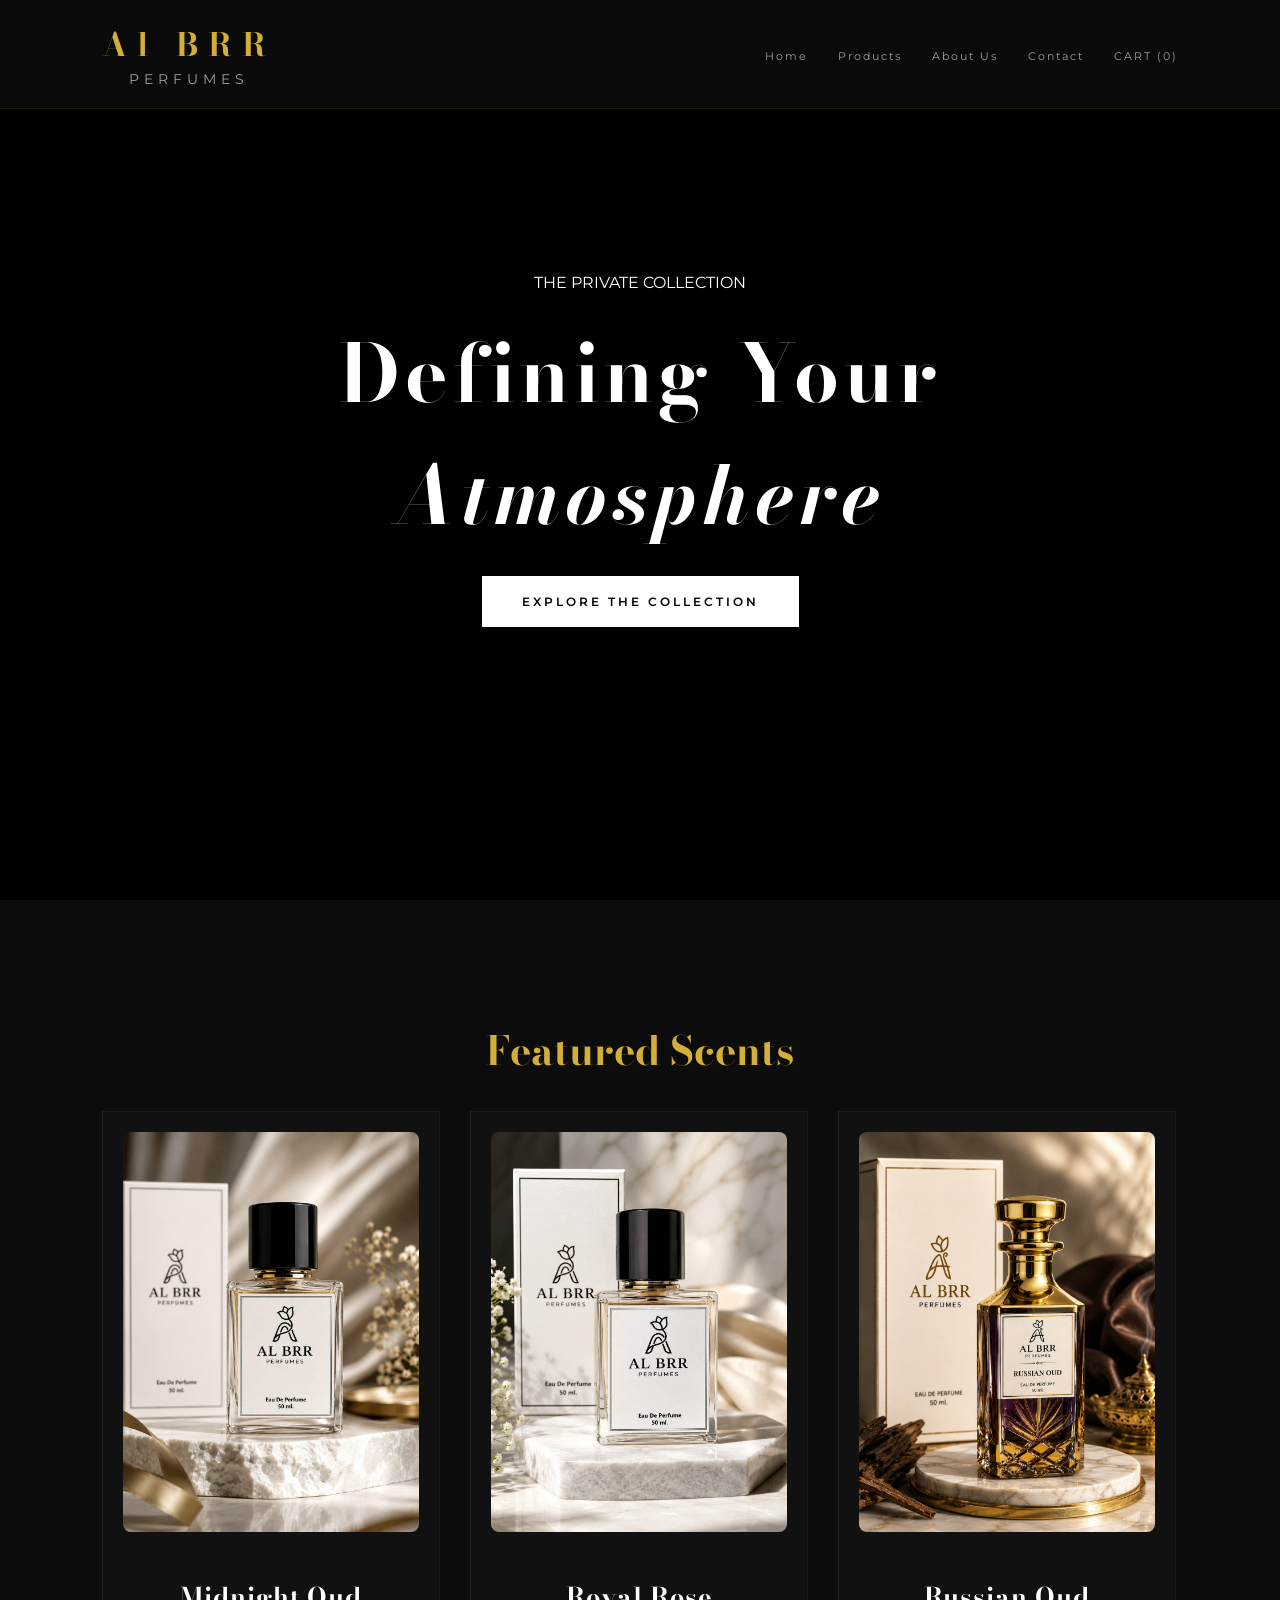
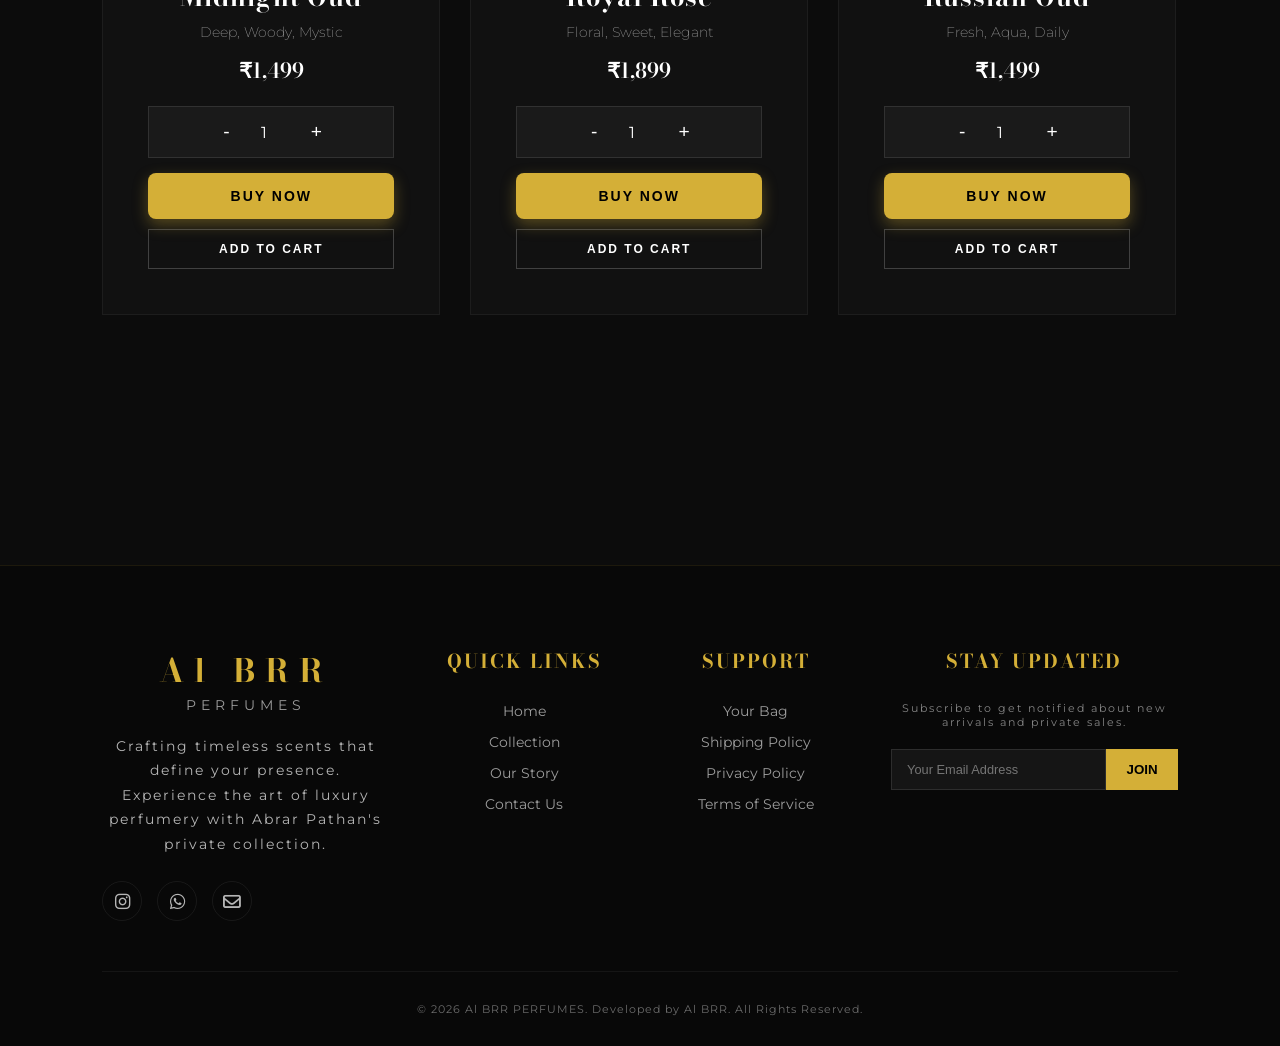
==== commit 5cc75f8d: "Update footer developer credit in index.html" ====
--- a/index.html
+++ b/index.html
@@ -281,7 +281,7 @@
             </div>
         </div>
         <div class="footer-bottom">
-            <p>&copy; 2026 Al BRR PERFUMES. Developed by Abrar Pathan. All Rights Reserved.</p>
+            <p>&copy; 2026 Al BRR PERFUMES. Developed by Al BRR. All Rights Reserved.</p>
         </div>
     </footer>
 
@@ -292,4 +292,4 @@
     <script src="script.js"></script>
 </body>
 
-</html>+</html>
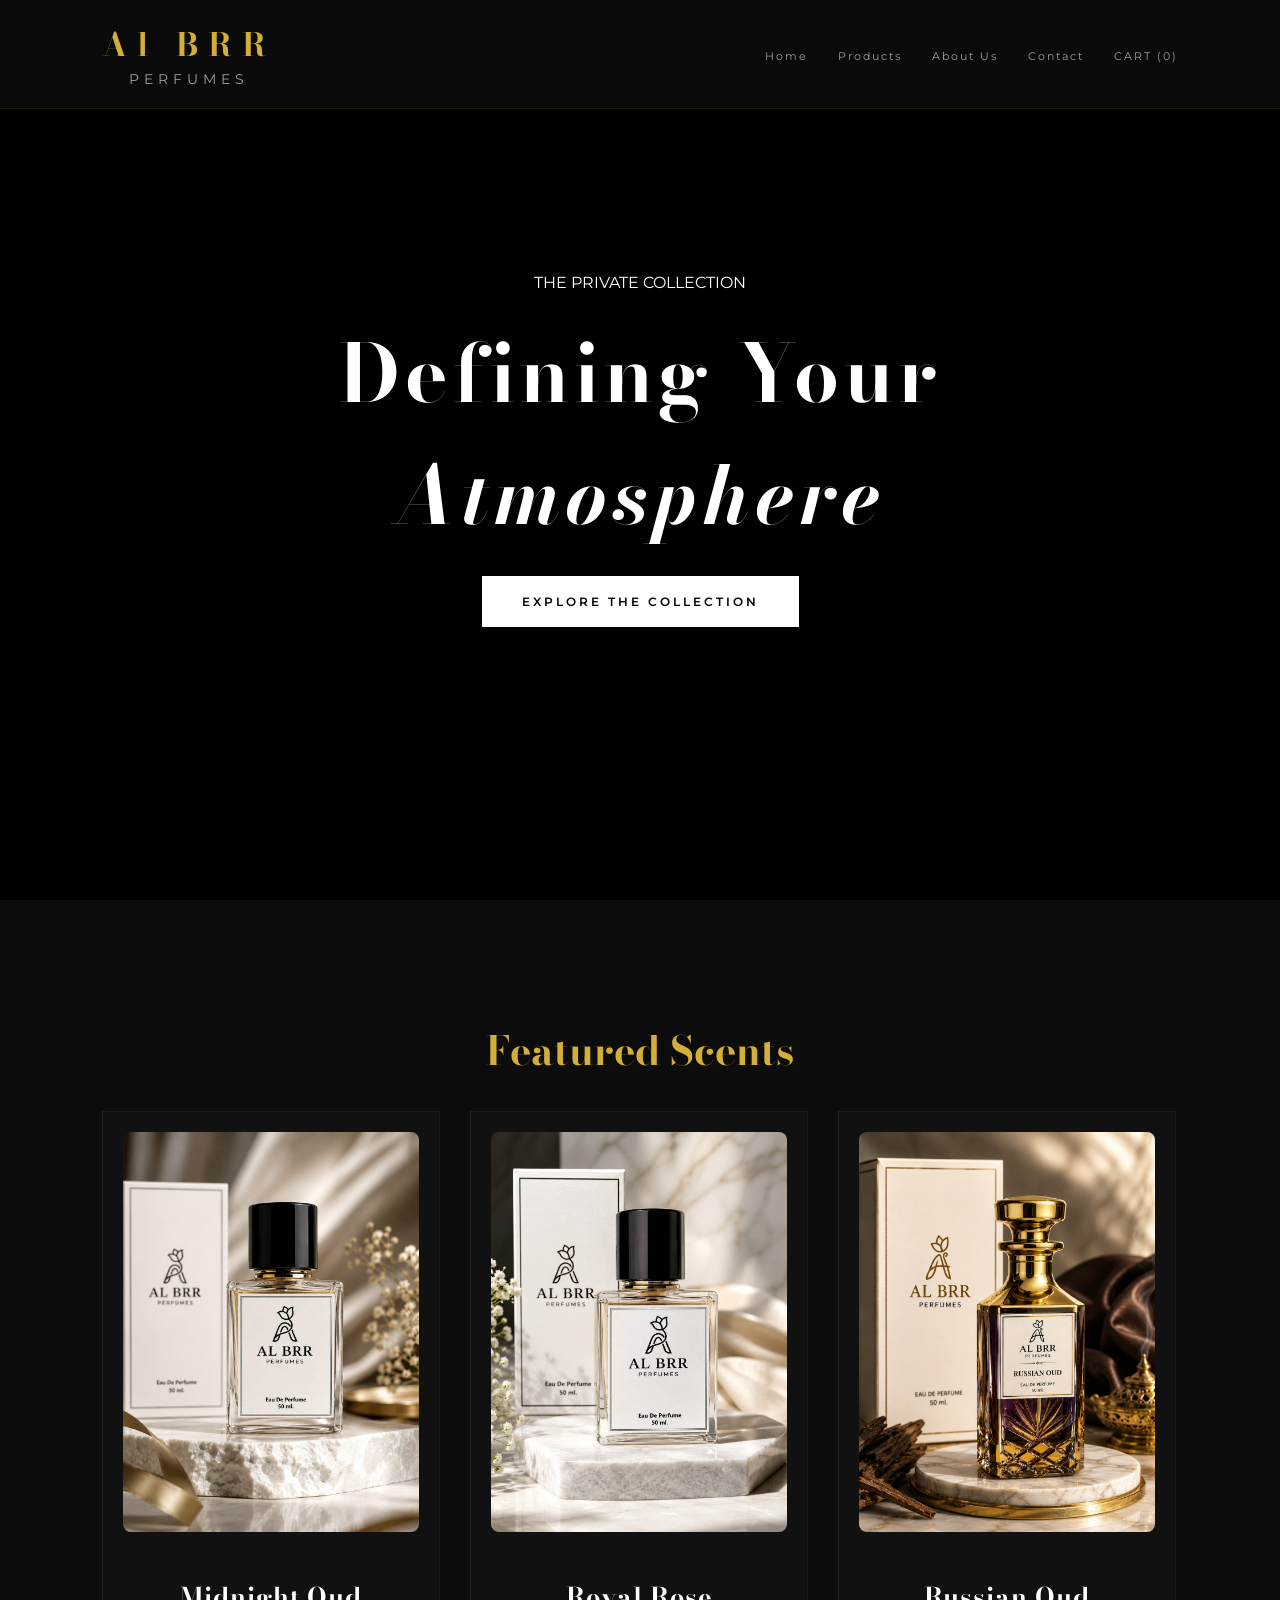
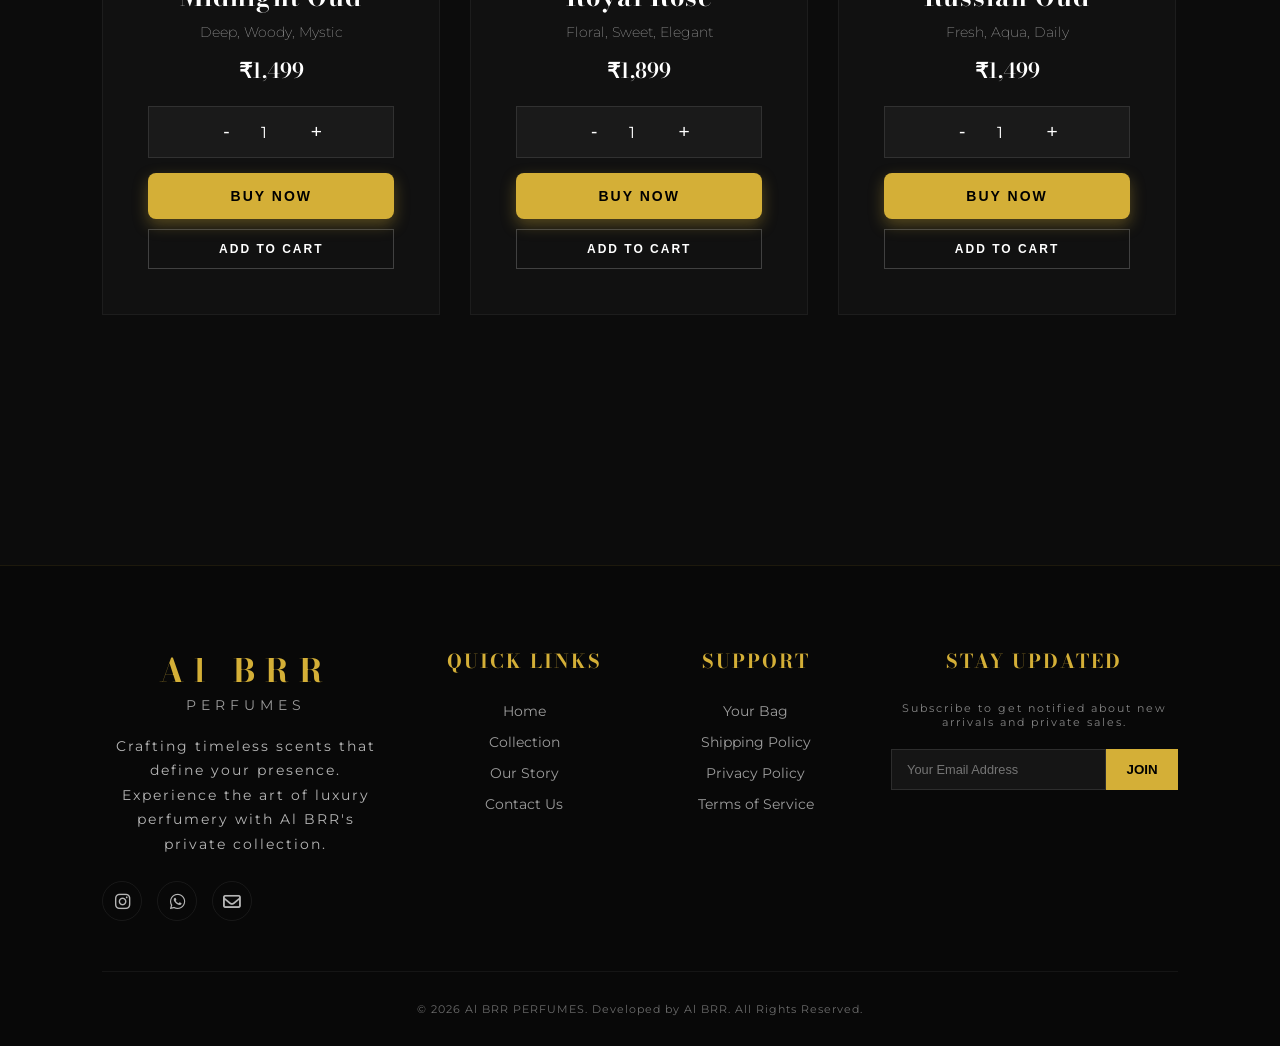
==== commit d3125a24: "Update footer text to reflect brand change" ====
--- a/index.html
+++ b/index.html
@@ -242,12 +242,12 @@
                     <span class="p-text">PERFUMES</span>
                 </div>
                 <p class="footer-about">Crafting timeless scents that define your presence. Experience the art of luxury
-                    perfumery with Abrar Pathan's private collection.</p>
+                    perfumery with Al BRR's private collection.</p>
                 <div class="footer-socials">
                     <a href="https://www.instagram.com/albrrperfumerie?igsh=eXVzOGh2ZGd5ZmFk/" target="_blank"><i
                             class="fab fa-instagram"></i></a>
-                    <a href="https://wa.me/919146516144" target="_blank"><i class="fab fa-whatsapp"></i></a>
-                    <a href="mailto:Abrarpathan2009@gmail.com"><i class="far fa-envelope"></i></a>
+                    <a href="https://wa.me/919284411036" target="_blank"><i class="fab fa-whatsapp"></i></a>
+                    <a href="mailto:albrrperfumerie@gmail.com"><i class="far fa-envelope"></i></a>
                 </div>
             </div>
 
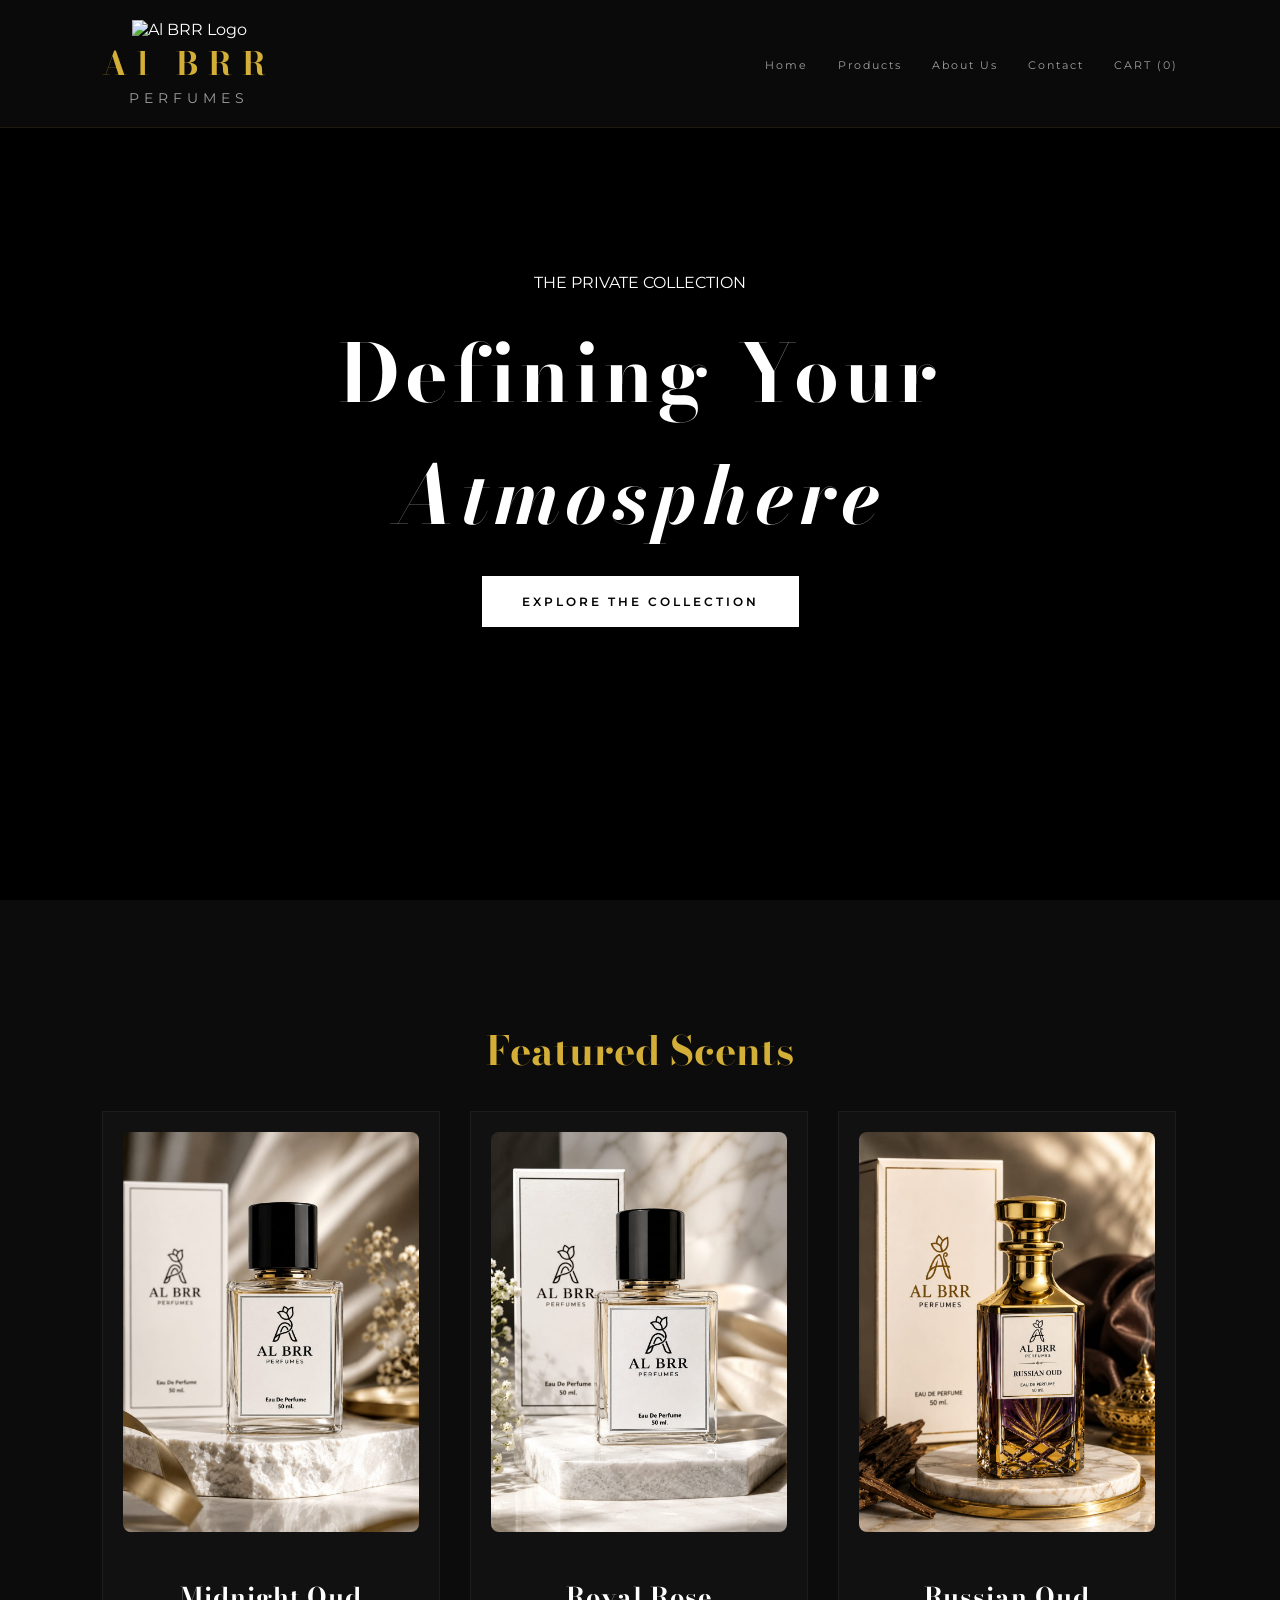
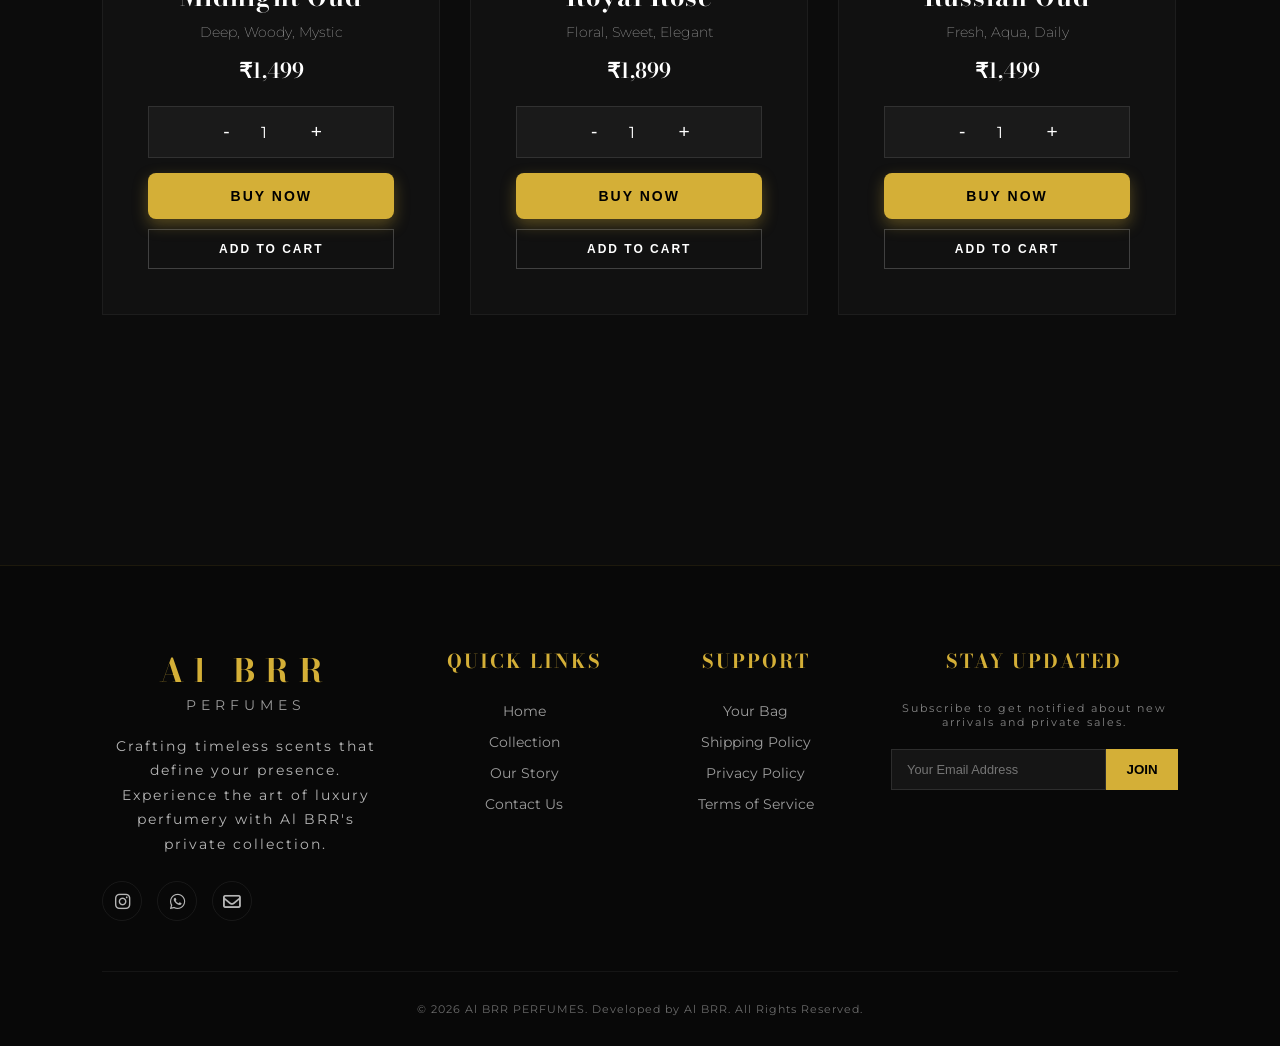
==== commit bce19e89: "Add empty div at the end of index.html Added a new empty div at the end of the HTML document." ====
--- a/index.html
+++ b/index.html
@@ -21,6 +21,7 @@
         </div>
 
         <div class="logo">
+            <img src="logo.png" alt="Al BRR Logo" class="nav-logo-img">
             <span class="BRR">Al BRR</span>
             <span class="p-text">PERFUMES</span>
         </div>
@@ -293,3 +294,5 @@
 </body>
 
 </html>
+
+<div name=""></div>
--- a/style.css
+++ b/style.css
@@ -719,6 +719,10 @@
     .footer-container {
         grid-template-columns: 1fr 1fr;
     }
+
+   .footer-subscribe button {
+      height: 30px;
+   }
 }
 
 @media (max-width: 600px) {
@@ -739,6 +743,10 @@
         flex-direction: column;
         gap: 10px;
     }
+
+    .footer-subscribe button {
+      height: 30px;
+   }
 }
 
 /* Footer icons aur links se underline hatane ke liye */
@@ -1680,4 +1688,4 @@
     .nav-links.active {
         display: flex;
     }
-}+}
